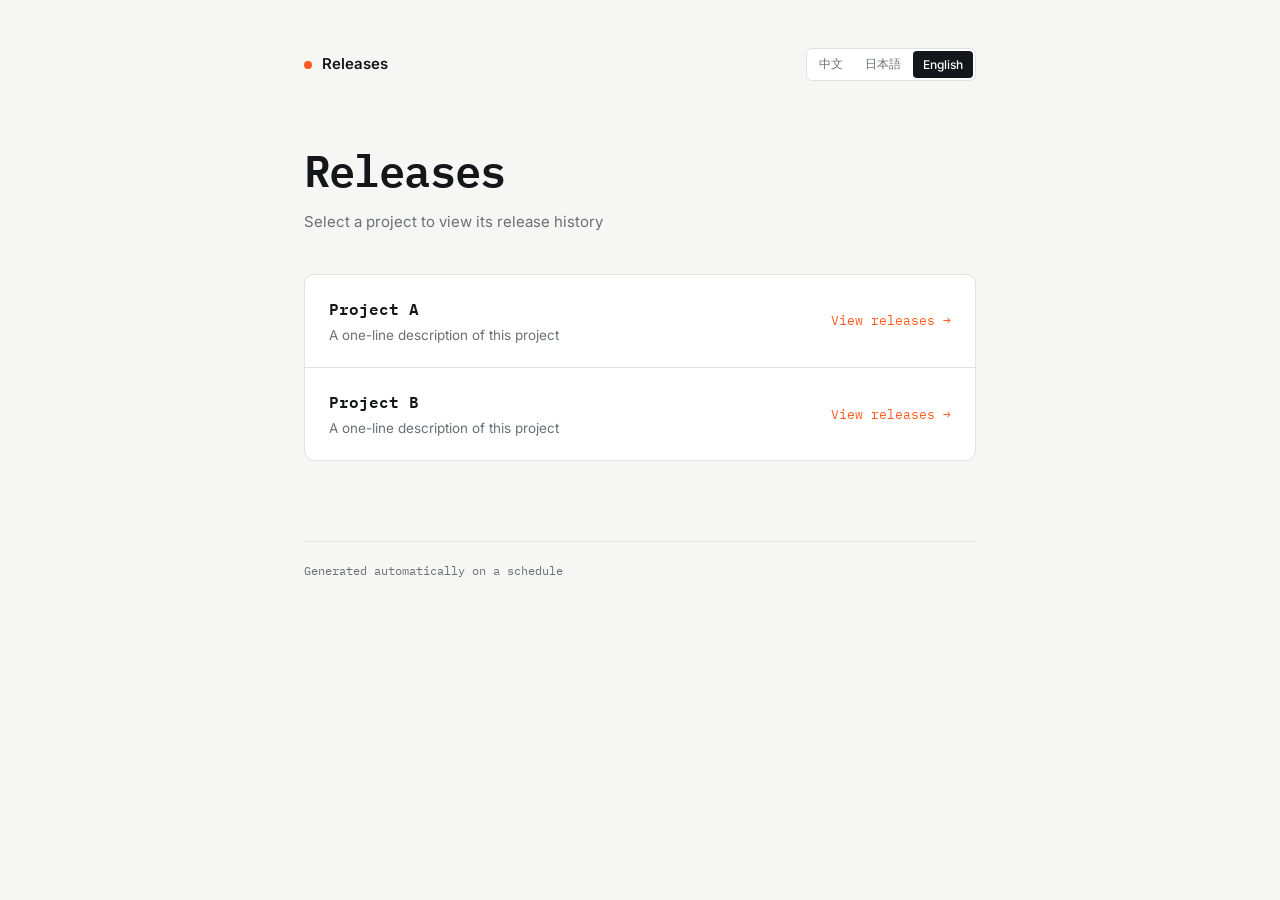
==== index.html @ 9326d9ed "initial commit: release site" ====
<!DOCTYPE html>
<html lang="zh-CN">
<head>
<meta charset="UTF-8">
<meta name="viewport" content="width=device-width, initial-scale=1.0">
<title>Releases</title>
<link rel="stylesheet" href="assets/style.css">
</head>
<body>

<div class="wrap">
  <header>
    <div class="brand"><span class="dot"></span><span data-i18n="site_title">项目发布</span></div>
    <div class="header-right">
      <div id="langSwitcher"></div>
    </div>
  </header>

  <h1 class="page-title" data-i18n="site_title">项目发布</h1>
  <p class="page-subtitle" data-i18n="site_subtitle">选择一个项目查看版本历史</p>

  <div class="project-list" id="projectList">
    <div class="state">...</div>
  </div>

  <footer>
    <span data-i18n="footer_note">由定时任务自动生成</span>
  </footer>
</div>

<script src="assets/i18n.js"></script>
<script>
async function renderProjectList() {
  const listEl = document.getElementById('projectList');
  try {
    const res = await fetch('config/projects.json');
    const projects = await res.json();
    listEl.innerHTML = projects.map(p => `
      <a class="project-card" href="release.html?project=${encodeURIComponent(p.key)}">
        <div>
          <p class="project-card-name">${tField(p.name)}</p>
          <p class="project-card-desc">${tField(p.description)}</p>
        </div>
        <span class="project-card-cta">${t('view_project_releases')}</span>
      </a>
    `).join('');
  } catch (err) {
    listEl.innerHTML = `<div class="state error">${t('load_error')}</div>`;
  }
}

function onLocaleChange() {
  renderProjectList();
}

(async () => {
  await initI18n();
  await renderProjectList();
})();
</script>

</body>
</html>
---- assets/style.css ----
@import url('https://fonts.googleapis.com/css2?family=IBM+Plex+Mono:wght@400;500;600&family=Inter:wght@400;500;600;700&display=swap');

:root{
  --bg: #F6F6F4;
  --panel: #FFFFFF;
  --text: #14161A;
  --muted: #6B7076;
  --border: #E2E3E0;
  --accent: #FF5A1F;
  --accent-soft: #FFF1EA;
  --mono: 'IBM Plex Mono', ui-monospace, monospace;
  --sans: 'Inter', -apple-system, sans-serif;
}

*{ box-sizing: border-box; }

body{
  margin:0;
  background: var(--bg);
  color: var(--text);
  font-family: var(--sans);
  line-height: 1.5;
}

.wrap{
  max-width: 720px;
  margin: 0 auto;
  padding: 48px 24px 96px;
}

/* header */
header{
  display:flex;
  align-items:center;
  justify-content:space-between;
  gap:16px;
  margin-bottom: 56px;
  flex-wrap: wrap;
}
.brand{
  display:flex;
  align-items:center;
  gap:10px;
  font-weight:600;
  font-size:15px;
}
.brand .dot{
  width:8px; height:8px; border-radius:50%;
  background: var(--accent);
  flex-shrink:0;
}
.header-right{
  display:flex;
  align-items:center;
  gap:10px;
}
header a.icon-link{
  color: var(--muted);
  text-decoration:none;
  font-size:13px;
  display:flex;
  align-items:center;
  gap:6px;
  border:1px solid var(--border);
  padding:6px 12px;
  border-radius:6px;
  transition: border-color .15s ease, color .15s ease;
}
header a.icon-link:hover{ border-color: var(--text); color: var(--text); }

/* language switcher */
#langSwitcher{
  display:flex;
  gap:2px;
  border:1px solid var(--border);
  border-radius:6px;
  padding:2px;
  background: var(--panel);
}
.lang-btn{
  font-family: var(--sans);
  font-size:12px;
  font-weight:500;
  border:none;
  background:transparent;
  color: var(--muted);
  padding:5px 10px;
  border-radius:4px;
  cursor:pointer;
  transition: background .15s ease, color .15s ease;
}
.lang-btn:hover{ color: var(--text); }
.lang-btn.active{ background: var(--text); color:#fff; }

/* eyebrow / section labels */
.eyebrow{
  font-family: var(--mono);
  font-size:12px;
  letter-spacing:.08em;
  text-transform:uppercase;
  color: var(--accent);
  margin: 0 0 12px;
  display:flex; align-items:center; gap:8px;
}
.eyebrow::before{
  content:'';
  width:6px; height:6px;
  background: var(--accent);
  border-radius:50%;
  display:inline-block;
}
.section-label{
  font-family: var(--mono);
  font-size:12px;
  letter-spacing:.08em;
  text-transform:uppercase;
  color: var(--muted);
  margin: 64px 0 24px;
}

/* project menu (index.html) */
.page-title{
  font-family: var(--mono);
  font-weight:600;
  font-size: clamp(32px, 6vw, 44px);
  letter-spacing:-.02em;
  margin: 0 0 8px;
}
.page-subtitle{
  font-size:15px;
  color: var(--muted);
  margin: 0 0 40px;
}
.project-list{
  display:flex;
  flex-direction:column;
  gap:1px;
  background: var(--border);
  border:1px solid var(--border);
  border-radius:10px;
  overflow:hidden;
}
.project-card{
  background: var(--panel);
  padding:22px 24px;
  text-decoration:none;
  color: var(--text);
  display:flex;
  align-items:center;
  justify-content:space-between;
  gap:16px;
  transition: background .15s ease;
}
.project-card:hover{ background: var(--accent-soft); }
.project-card-name{
  font-family: var(--mono);
  font-weight:600;
  font-size:16px;
  margin: 0 0 4px;
}
.project-card-desc{
  font-size:13.5px;
  color: var(--muted);
  margin:0;
}
.project-card-cta{
  font-family: var(--mono);
  font-size:12.5px;
  color: var(--accent);
  white-space: nowrap;
  flex-shrink:0;
}

/* project tagline + gallery (release.html) */
.tagline{
  font-size:16px;
  color: var(--muted);
  margin: -8px 0 32px;
  max-width: 46ch;
}
.gallery-section{
  margin: 0 0 48px;
}
.gallery{
  display:flex;
  gap:14px;
  overflow-x:auto;
  overflow-y:hidden;
  padding-bottom:14px;
  margin: 0 -24px;
  padding-left:24px;
  padding-right:24px;
  scroll-snap-type: x proximity;
  -webkit-overflow-scrolling: touch;
}
.gallery::-webkit-scrollbar{ height:6px; }
.gallery::-webkit-scrollbar-thumb{ background: var(--border); border-radius:3px; }
.gallery::-webkit-scrollbar-track{ background:transparent; }
.gallery-item{
  flex: 0 0 auto;
  width: min(78vw, 340px);
  scroll-snap-align: start;
}
.gallery-item img{
  width:100%;
  aspect-ratio: 8 / 5;
  object-fit: cover;
  display:block;
  border-radius:10px;
  border:1px solid var(--border);
  background: var(--panel);
}
.gallery-caption{
  font-family: var(--mono);
  font-size:12px;
  color: var(--muted);
  margin: 8px 2px 0;
}

/* hero (release.html) */
.hero-version{
  font-family: var(--mono);
  font-weight:600;
  font-size: clamp(40px, 8vw, 64px);
  letter-spacing:-.02em;
  margin: 0 0 8px;
}
.hero-title{
  font-size:17px;
  color: var(--muted);
  margin: 0 0 24px;
}
.hero-meta{
  font-family: var(--mono);
  font-size:13px;
  color: var(--muted);
  margin-bottom:28px;
}
.btn-row{ display:flex; gap:10px; flex-wrap:wrap; margin-bottom: 20px;}
.btn{
  font-family: var(--sans);
  font-weight:600;
  font-size:14px;
  padding:11px 18px;
  border-radius:8px;
  text-decoration:none;
  display:inline-flex;
  align-items:center;
  gap:8px;
  border:1px solid transparent;
  transition: transform .12s ease, opacity .12s ease;
}
.btn:active{ transform: scale(0.98); }
.btn-primary{ background: var(--accent); color:#fff; }
.btn-primary:hover{ opacity:.92; }
.btn-ghost{ background: var(--panel); color: var(--text); border-color: var(--border); }
.btn-ghost:hover{ border-color: var(--text); }

.assets{
  font-family: var(--mono);
  font-size:12.5px;
  color: var(--muted);
}
.assets a{ color: var(--muted); }
.assets a:hover{ color: var(--text); }

.body-md{
  margin-top: 28px;
  padding-top: 24px;
  border-top: 1px solid var(--border);
  font-size:14.5px;
  color: #33363D;
  white-space: pre-wrap;
  word-break: break-word;
}

/* timeline */
.timeline{
  position:relative;
  padding-left: 24px;
}
.timeline::before{
  content:'';
  position:absolute;
  left:5px; top:6px; bottom:6px;
  width:1px;
  background: var(--border);
}
.tl-item{
  position:relative;
  padding-bottom: 28px;
}
.tl-item:last-child{ padding-bottom:0; }
.tl-item::before{
  content:'';
  position:absolute;
  left:-24px; top:6px;
  width:9px; height:9px;
  border-radius:50%;
  background: var(--bg);
  border:1px solid var(--muted);
}
.tl-row{
  display:flex;
  align-items:baseline;
  gap:12px;
  flex-wrap:wrap;
  cursor:pointer;
}
.tl-tag{
  font-family: var(--mono);
  font-weight:600;
  font-size:15px;
}
.tl-date{
  font-family: var(--mono);
  font-size:12px;
  color: var(--muted);
}
.tl-title{
  font-size:13.5px;
  color: var(--muted);
  flex-basis:100%;
}
.tl-toggle{
  margin-left:auto;
  font-family: var(--mono);
  font-size:12px;
  color: var(--muted);
}
.tl-body{
  display:none;
  margin-top:12px;
  font-size:13.5px;
  color: #33363D;
  white-space: pre-wrap;
  word-break: break-word;
}
.tl-body.open{ display:block; }
.tl-assets{
  margin-top:10px;
  font-family: var(--mono);
  font-size:12px;
}
.tl-assets a{ color: var(--accent); text-decoration:none; }
.tl-assets a:hover{ text-decoration:underline; }

/* states */
.state{
  font-family: var(--mono);
  color: var(--muted);
  font-size:14px;
  padding: 40px 0;
}
.state.error{ color: var(--accent); }

footer{
  margin-top:80px;
  padding-top:20px;
  border-top:1px solid var(--border);
  font-family: var(--mono);
  font-size:12px;
  color: var(--muted);
  display:flex;
  justify-content:space-between;
  flex-wrap:wrap;
  gap:8px;
}
footer a{ color: var(--muted); }

@media (prefers-reduced-motion: reduce){
  .btn{ transition:none; }
}
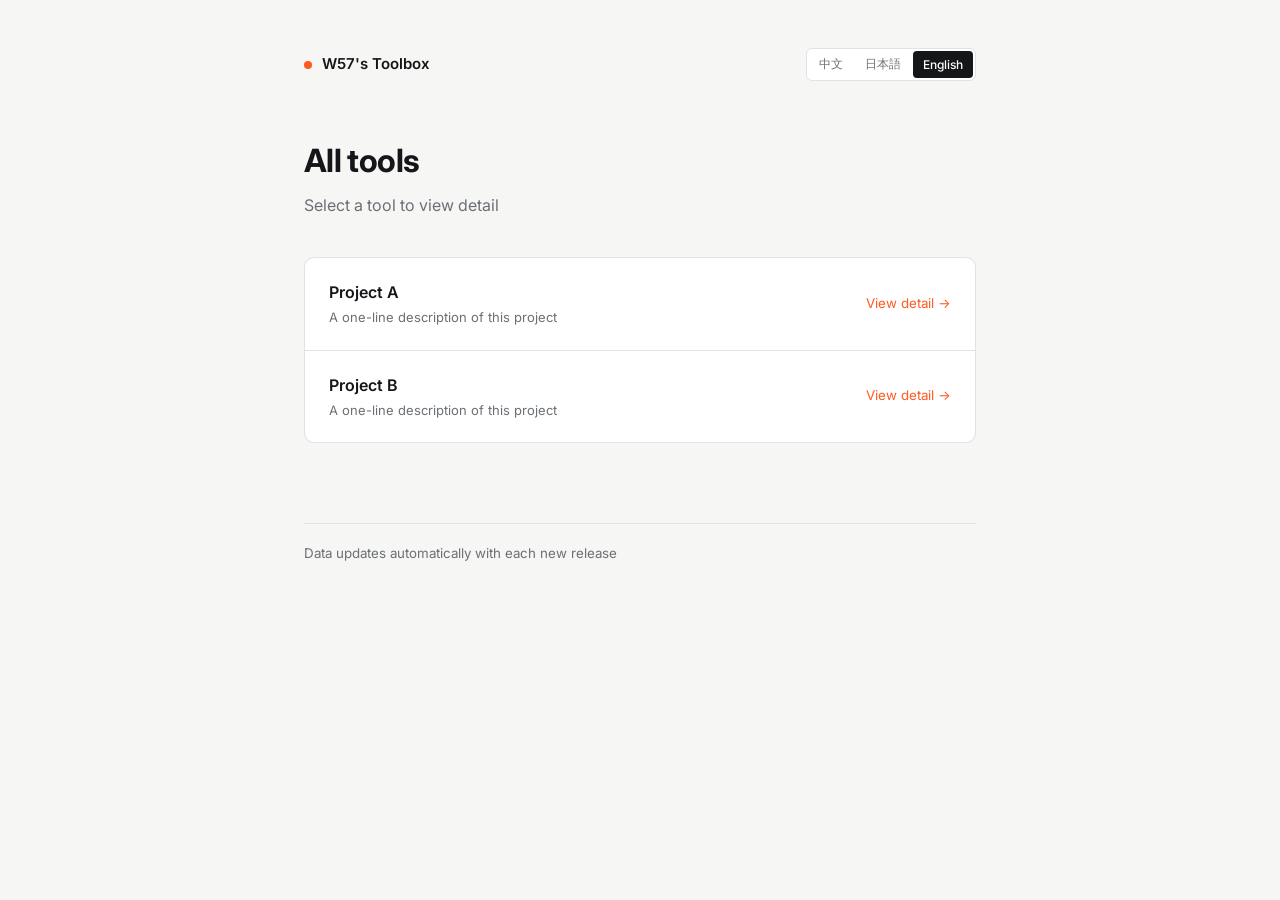
==== commit 5544275b: "modify some strings" ====
--- a/index.html
+++ b/index.html
@@ -10,14 +10,14 @@
 
 <div class="wrap">
   <header>
-    <div class="brand"><span class="dot"></span><span data-i18n="site_title">项目发布</span></div>
+    <div class="brand"><span class="dot"></span><span data-i18n="site_title">W57的项目小屋</span></div>
     <div class="header-right">
       <div id="langSwitcher"></div>
     </div>
   </header>
 
-  <h1 class="page-title" data-i18n="site_title">项目发布</h1>
-  <p class="page-subtitle" data-i18n="site_subtitle">选择一个项目查看版本历史</p>
+  <h1 class="page-title" data-i18n="projects_page_title">项目发布</h1>
+  <p class="page-subtitle" data-i18n="projects_page_subtitle">选择一个项目查看版本历史</p>
 
   <div class="project-list" id="projectList">
     <div class="state">...</div>
@@ -41,7 +41,7 @@
           <p class="project-card-name">${tField(p.name)}</p>
           <p class="project-card-desc">${tField(p.description)}</p>
         </div>
-        <span class="project-card-cta">${t('view_project_releases')}</span>
+        <span class="project-card-cta">${t('view_detail')}</span>
       </a>
     `).join('');
   } catch (err) {
--- a/assets/style.css
+++ b/assets/style.css
@@ -1,6 +1,6 @@
 @import url('https://fonts.googleapis.com/css2?family=IBM+Plex+Mono:wght@400;500;600&family=Inter:wght@400;500;600;700&display=swap');
 
-:root{
+:root {
   --bg: #F6F6F4;
   --panel: #FFFFFF;
   --text: #14161A;
@@ -12,362 +12,475 @@
   --sans: 'Inter', -apple-system, sans-serif;
 }
 
-*{ box-sizing: border-box; }
-
-body{
-  margin:0;
+* {
+  box-sizing: border-box;
+}
+
+body {
+  margin: 0;
   background: var(--bg);
   color: var(--text);
   font-family: var(--sans);
   line-height: 1.5;
 }
 
-.wrap{
+.wrap {
   max-width: 720px;
   margin: 0 auto;
   padding: 48px 24px 96px;
 }
 
 /* header */
-header{
-  display:flex;
-  align-items:center;
-  justify-content:space-between;
-  gap:16px;
+header {
+  display: flex;
+  align-items: center;
+  justify-content: space-between;
+  gap: 16px;
   margin-bottom: 56px;
   flex-wrap: wrap;
 }
-.brand{
-  display:flex;
-  align-items:center;
-  gap:10px;
-  font-weight:600;
-  font-size:15px;
-}
-.brand .dot{
-  width:8px; height:8px; border-radius:50%;
+
+.brand {
+  display: flex;
+  align-items: center;
+  gap: 10px;
+  font-weight: 600;
+  font-size: 15px;
+}
+
+.brand .dot {
+  width: 8px;
+  height: 8px;
+  border-radius: 50%;
   background: var(--accent);
-  flex-shrink:0;
-}
-.header-right{
-  display:flex;
-  align-items:center;
-  gap:10px;
-}
-header a.icon-link{
-  color: var(--muted);
-  text-decoration:none;
-  font-size:13px;
-  display:flex;
-  align-items:center;
-  gap:6px;
-  border:1px solid var(--border);
-  padding:6px 12px;
-  border-radius:6px;
+  flex-shrink: 0;
+}
+
+.header-right {
+  display: flex;
+  align-items: center;
+  gap: 10px;
+}
+
+header a.icon-link {
+  color: var(--muted);
+  text-decoration: none;
+  font-size: 13px;
+  display: flex;
+  align-items: center;
+  gap: 6px;
+  border: 1px solid var(--border);
+  padding: 6px 12px;
+  border-radius: 6px;
   transition: border-color .15s ease, color .15s ease;
 }
-header a.icon-link:hover{ border-color: var(--text); color: var(--text); }
+
+header a.icon-link:hover {
+  border-color: var(--text);
+  color: var(--text);
+}
 
 /* language switcher */
-#langSwitcher{
-  display:flex;
-  gap:2px;
-  border:1px solid var(--border);
-  border-radius:6px;
-  padding:2px;
+#langSwitcher {
+  display: flex;
+  gap: 2px;
+  border: 1px solid var(--border);
+  border-radius: 6px;
+  padding: 2px;
   background: var(--panel);
 }
-.lang-btn{
+
+.lang-btn {
   font-family: var(--sans);
-  font-size:12px;
-  font-weight:500;
-  border:none;
-  background:transparent;
-  color: var(--muted);
-  padding:5px 10px;
-  border-radius:4px;
-  cursor:pointer;
+  font-size: 12px;
+  font-weight: 500;
+  border: none;
+  background: transparent;
+  color: var(--muted);
+  padding: 5px 10px;
+  border-radius: 4px;
+  cursor: pointer;
   transition: background .15s ease, color .15s ease;
 }
-.lang-btn:hover{ color: var(--text); }
-.lang-btn.active{ background: var(--text); color:#fff; }
+
+.lang-btn:hover {
+  color: var(--text);
+}
+
+.lang-btn.active {
+  background: var(--text);
+  color: #fff;
+}
 
 /* eyebrow / section labels */
-.eyebrow{
-  font-family: var(--mono);
-  font-size:12px;
-  letter-spacing:.08em;
-  text-transform:uppercase;
+.eyebrow {
+  /* font-family: var(--mono); */
+  font-size: small;
+  letter-spacing: .08em;
+  text-transform: uppercase;
   color: var(--accent);
   margin: 0 0 12px;
-  display:flex; align-items:center; gap:8px;
-}
-.eyebrow::before{
-  content:'';
-  width:6px; height:6px;
+  display: flex;
+  align-items: center;
+  gap: 8px;
+}
+
+.eyebrow::before {
+  content: '';
+  width: 6px;
+  height: 6px;
   background: var(--accent);
-  border-radius:50%;
-  display:inline-block;
-}
-.section-label{
-  font-family: var(--mono);
-  font-size:12px;
-  letter-spacing:.08em;
-  text-transform:uppercase;
+  border-radius: 50%;
+  display: inline-block;
+}
+
+.section-label {
+  /* font-family: var(--mono); */
+  font-size: small;
+  /* letter-spacing:.08em; */
+  text-transform: uppercase;
   color: var(--muted);
   margin: 64px 0 24px;
 }
 
 /* project menu (index.html) */
-.page-title{
-  font-family: var(--mono);
-  font-weight:600;
-  font-size: clamp(32px, 6vw, 44px);
-  letter-spacing:-.02em;
+.page-title {
+  /* font-family: var(--mono); */
+  /* font-weight:600; */
+  /* font-size: clamp(32px, 6vw, 44px); */
+  font-size: xx-large;
+  letter-spacing: -.02em;
   margin: 0 0 8px;
 }
-.page-subtitle{
-  font-size:15px;
+
+.page-subtitle {
+  font-size: medium;
   color: var(--muted);
   margin: 0 0 40px;
 }
-.project-list{
-  display:flex;
-  flex-direction:column;
-  gap:1px;
+
+.project-list {
+  display: flex;
+  flex-direction: column;
+  gap: 1px;
   background: var(--border);
-  border:1px solid var(--border);
-  border-radius:10px;
-  overflow:hidden;
-}
-.project-card{
+  border: 1px solid var(--border);
+  border-radius: 10px;
+  overflow: hidden;
+}
+
+.project-card {
   background: var(--panel);
-  padding:22px 24px;
-  text-decoration:none;
-  color: var(--text);
-  display:flex;
-  align-items:center;
-  justify-content:space-between;
-  gap:16px;
+  padding: 22px 24px;
+  text-decoration: none;
+  color: var(--text);
+  display: flex;
+  align-items: center;
+  justify-content: space-between;
+  gap: 16px;
   transition: background .15s ease;
 }
-.project-card:hover{ background: var(--accent-soft); }
-.project-card-name{
-  font-family: var(--mono);
-  font-weight:600;
-  font-size:16px;
+
+.project-card:hover {
+  background: var(--accent-soft);
+}
+
+.project-card-name {
+  font-weight: 600;
+  font-size: 16px;
   margin: 0 0 4px;
 }
-.project-card-desc{
-  font-size:13.5px;
-  color: var(--muted);
-  margin:0;
-}
-.project-card-cta{
-  font-family: var(--mono);
-  font-size:12.5px;
+
+.project-card-desc {
+  font-size: small;
+  color: var(--muted);
+  margin: 0;
+}
+
+.project-card-cta {
+  font-size: smaller;
   color: var(--accent);
   white-space: nowrap;
-  flex-shrink:0;
+  flex-shrink: 0;
 }
 
 /* project tagline + gallery (release.html) */
-.tagline{
-  font-size:16px;
+.tagline {
+  font-size: 16px;
   color: var(--muted);
   margin: -8px 0 32px;
   max-width: 46ch;
 }
-.gallery-section{
+
+.gallery-section {
   margin: 0 0 48px;
 }
-.gallery{
-  display:flex;
-  gap:14px;
-  overflow-x:auto;
-  overflow-y:hidden;
-  padding-bottom:14px;
+
+.gallery {
+  display: flex;
+  gap: 14px;
+  overflow-x: auto;
+  overflow-y: hidden;
+  padding-bottom: 14px;
   margin: 0 -24px;
-  padding-left:24px;
-  padding-right:24px;
+  padding-left: 24px;
+  padding-right: 24px;
   scroll-snap-type: x proximity;
   -webkit-overflow-scrolling: touch;
 }
-.gallery::-webkit-scrollbar{ height:6px; }
-.gallery::-webkit-scrollbar-thumb{ background: var(--border); border-radius:3px; }
-.gallery::-webkit-scrollbar-track{ background:transparent; }
-.gallery-item{
+
+.gallery::-webkit-scrollbar {
+  height: 6px;
+}
+
+.gallery::-webkit-scrollbar-thumb {
+  background: var(--border);
+  border-radius: 3px;
+}
+
+.gallery::-webkit-scrollbar-track {
+  background: transparent;
+}
+
+.gallery-item {
   flex: 0 0 auto;
   width: min(78vw, 340px);
   scroll-snap-align: start;
 }
-.gallery-item img{
-  width:100%;
+
+.gallery-item img {
+  width: 100%;
   aspect-ratio: 8 / 5;
   object-fit: cover;
-  display:block;
-  border-radius:10px;
-  border:1px solid var(--border);
+  display: block;
+  border-radius: 10px;
+  border: 1px solid var(--border);
   background: var(--panel);
 }
-.gallery-caption{
+
+.gallery-caption {
+  font-size: smaller;
+  color: var(--muted);
+  margin: 8px 2px 0;
+}
+
+/* hero (release.html) */
+.hero-version {
   font-family: var(--mono);
-  font-size:12px;
-  color: var(--muted);
-  margin: 8px 2px 0;
-}
-
-/* hero (release.html) */
-.hero-version{
+  font-size: xx-large;
+  letter-spacing: -.02em;
+  margin: 0 0 8px;
+}
+
+.hero-title {
+  font-size: 17px;
+  color: var(--muted);
+  margin: 0 0 24px;
+}
+
+.hero-meta {
+  font-size: small;
+  color: var(--muted);
+  margin-bottom: 28px;
+}
+
+.btn-row {
+  display: flex;
+  gap: 10px;
+  flex-wrap: wrap;
+  margin-bottom: 20px;
+}
+
+.btn {
+  font-family: var(--sans);
+  font-weight: 600;
+  font-size: 14px;
+  padding: 11px 18px;
+  border-radius: 8px;
+  text-decoration: none;
+  display: inline-flex;
+  align-items: center;
+  gap: 8px;
+  border: 1px solid transparent;
+  transition: transform .12s ease, opacity .12s ease;
+}
+
+.btn:active {
+  transform: scale(0.98);
+}
+
+.btn-primary {
+  background: var(--accent);
+  color: #fff;
+}
+
+.btn-primary:hover {
+  opacity: .92;
+}
+
+.btn-ghost {
+  background: var(--panel);
+  color: var(--text);
+  border-color: var(--border);
+}
+
+.btn-ghost:hover {
+  border-color: var(--text);
+}
+
+.assets {
   font-family: var(--mono);
-  font-weight:600;
-  font-size: clamp(40px, 8vw, 64px);
-  letter-spacing:-.02em;
-  margin: 0 0 8px;
-}
-.hero-title{
-  font-size:17px;
-  color: var(--muted);
-  margin: 0 0 24px;
-}
-.hero-meta{
-  font-family: var(--mono);
-  font-size:13px;
-  color: var(--muted);
-  margin-bottom:28px;
-}
-.btn-row{ display:flex; gap:10px; flex-wrap:wrap; margin-bottom: 20px;}
-.btn{
-  font-family: var(--sans);
-  font-weight:600;
-  font-size:14px;
-  padding:11px 18px;
-  border-radius:8px;
-  text-decoration:none;
-  display:inline-flex;
-  align-items:center;
-  gap:8px;
-  border:1px solid transparent;
-  transition: transform .12s ease, opacity .12s ease;
-}
-.btn:active{ transform: scale(0.98); }
-.btn-primary{ background: var(--accent); color:#fff; }
-.btn-primary:hover{ opacity:.92; }
-.btn-ghost{ background: var(--panel); color: var(--text); border-color: var(--border); }
-.btn-ghost:hover{ border-color: var(--text); }
-
-.assets{
-  font-family: var(--mono);
-  font-size:12.5px;
-  color: var(--muted);
-}
-.assets a{ color: var(--muted); }
-.assets a:hover{ color: var(--text); }
-
-.body-md{
+  font-size: 12.5px;
+  color: var(--muted);
+}
+
+.assets a {
+  color: var(--muted);
+}
+
+.assets a:hover {
+  color: var(--text);
+}
+
+.body-md {
   margin-top: 28px;
   padding-top: 24px;
   border-top: 1px solid var(--border);
-  font-size:14.5px;
+  font-size: 14.5px;
   color: #33363D;
   white-space: pre-wrap;
   word-break: break-word;
 }
 
 /* timeline */
-.timeline{
-  position:relative;
+.timeline {
+  position: relative;
   padding-left: 24px;
 }
-.timeline::before{
-  content:'';
-  position:absolute;
-  left:5px; top:6px; bottom:6px;
-  width:1px;
+
+.timeline::before {
+  content: '';
+  position: absolute;
+  left: 5px;
+  top: 6px;
+  bottom: 6px;
+  width: 1px;
   background: var(--border);
 }
-.tl-item{
-  position:relative;
+
+.tl-item {
+  position: relative;
   padding-bottom: 28px;
 }
-.tl-item:last-child{ padding-bottom:0; }
-.tl-item::before{
-  content:'';
-  position:absolute;
-  left:-24px; top:6px;
-  width:9px; height:9px;
-  border-radius:50%;
+
+.tl-item:last-child {
+  padding-bottom: 0;
+}
+
+.tl-item::before {
+  content: '';
+  position: absolute;
+  left: -24px;
+  top: 6px;
+  width: 9px;
+  height: 9px;
+  border-radius: 50%;
   background: var(--bg);
-  border:1px solid var(--muted);
-}
-.tl-row{
-  display:flex;
-  align-items:baseline;
-  gap:12px;
-  flex-wrap:wrap;
-  cursor:pointer;
-}
-.tl-tag{
+  border: 1px solid var(--muted);
+}
+
+.tl-row {
+  display: flex;
+  align-items: baseline;
+  gap: 12px;
+  flex-wrap: wrap;
+  cursor: pointer;
+}
+
+.tl-tag {
   font-family: var(--mono);
-  font-weight:600;
-  font-size:15px;
-}
-.tl-date{
+  font-weight: 600;
+  font-size: 15px;
+}
+
+.tl-date {
   font-family: var(--mono);
-  font-size:12px;
-  color: var(--muted);
-}
-.tl-title{
-  font-size:13.5px;
-  color: var(--muted);
-  flex-basis:100%;
-}
-.tl-toggle{
-  margin-left:auto;
-  font-family: var(--mono);
-  font-size:12px;
-  color: var(--muted);
-}
-.tl-body{
-  display:none;
-  margin-top:12px;
-  font-size:13.5px;
+  font-size: 12px;
+  color: var(--muted);
+}
+
+.tl-title {
+  font-size: 13.5px;
+  color: var(--muted);
+  flex-basis: 100%;
+}
+
+.tl-toggle {
+  margin-left: auto;
+  font-size: 12px;
+  color: var(--muted);
+}
+
+.tl-body {
+  display: none;
+  margin-top: 12px;
+  font-size: 13.5px;
   color: #33363D;
   white-space: pre-wrap;
   word-break: break-word;
 }
-.tl-body.open{ display:block; }
-.tl-assets{
-  margin-top:10px;
+
+.tl-body.open {
+  display: block;
+}
+
+.tl-assets {
+  margin-top: 10px;
+  font-size: 12px;
+}
+
+.tl-assets a {
+  color: var(--accent);
+  text-decoration: none;
+}
+
+.tl-assets a:hover {
+  text-decoration: underline;
+}
+
+/* states */
+.state {
+  color: var(--muted);
+  font-size: medium;
+  padding: 40px 0;
+}
+
+.state.error {
+  color: var(--accent);
+}
+
+footer {
+  margin-top: 80px;
+  padding-top: 20px;
+  border-top: 1px solid var(--border);
+  font-size: smaller;
+  color: var(--muted);
+  display: flex;
+  justify-content: space-between;
+  flex-wrap: wrap;
+  gap: 8px;
+}
+
+footer a {
+  color: var(--muted);
+}
+
+.mono-txt {
   font-family: var(--mono);
-  font-size:12px;
-}
-.tl-assets a{ color: var(--accent); text-decoration:none; }
-.tl-assets a:hover{ text-decoration:underline; }
-
-/* states */
-.state{
-  font-family: var(--mono);
-  color: var(--muted);
-  font-size:14px;
-  padding: 40px 0;
-}
-.state.error{ color: var(--accent); }
-
-footer{
-  margin-top:80px;
-  padding-top:20px;
-  border-top:1px solid var(--border);
-  font-family: var(--mono);
-  font-size:12px;
-  color: var(--muted);
-  display:flex;
-  justify-content:space-between;
-  flex-wrap:wrap;
-  gap:8px;
-}
-footer a{ color: var(--muted); }
-
-@media (prefers-reduced-motion: reduce){
-  .btn{ transition:none; }
-}
+}
+
+@media (prefers-reduced-motion: reduce) {
+  .btn {
+    transition: none;
+  }
+}
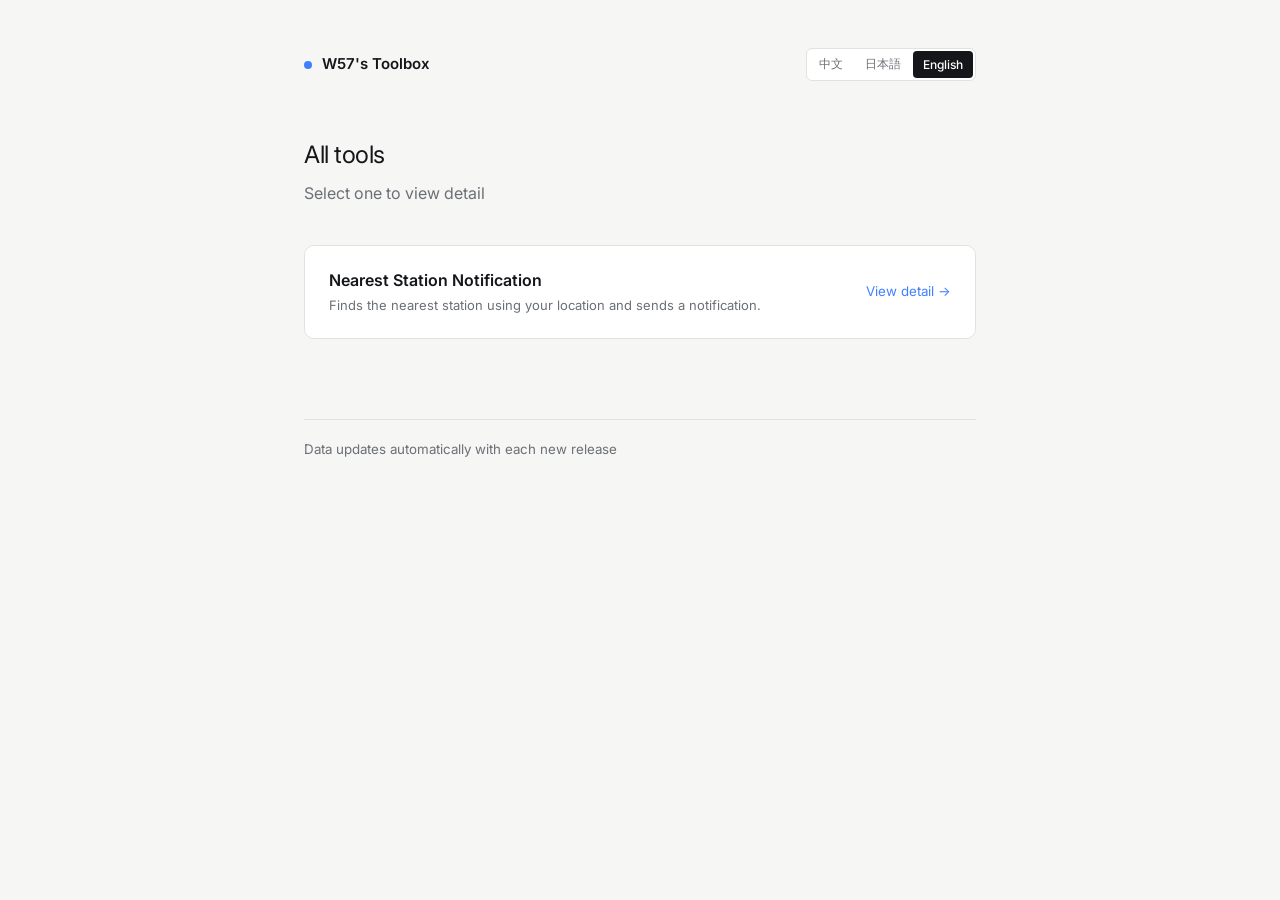
==== commit c3765da0: "modify project config and key" ====
--- a/index.html
+++ b/index.html
@@ -3,28 +3,30 @@
 <head>
 <meta charset="UTF-8">
 <meta name="viewport" content="width=device-width, initial-scale=1.0">
-<title>Releases</title>
+<title>W57's Toolbox</title>
 <link rel="stylesheet" href="assets/style.css">
 </head>
 <body>
 
 <div class="wrap">
   <header>
-    <div class="brand"><span class="dot"></span><span data-i18n="site_title">W57的项目小屋</span></div>
+    <div class="brand"><span class="dot"></span><span data-i18n="site_title" /></div>
     <div class="header-right">
       <div id="langSwitcher"></div>
     </div>
   </header>
 
-  <h1 class="page-title" data-i18n="projects_page_title">项目发布</h1>
-  <p class="page-subtitle" data-i18n="projects_page_subtitle">选择一个项目查看版本历史</p>
+  <div>
+    <p class="page-title" data-i18n="projects_page_title" />
+    <p class="page-subtitle" data-i18n="projects_page_subtitle" />
+  </div>
 
   <div class="project-list" id="projectList">
-    <div class="state">...</div>
+    <div class="state"></div>
   </div>
 
   <footer>
-    <span data-i18n="footer_note">由定时任务自动生成</span>
+    <span data-i18n="footer_note" />
   </footer>
 </div>
 
--- a/assets/style.css
+++ b/assets/style.css
@@ -6,8 +6,8 @@
   --text: #14161A;
   --muted: #6B7076;
   --border: #E2E3E0;
-  --accent: #FF5A1F;
-  --accent-soft: #FFF1EA;
+  --accent: #4080FF;
+  --accent-soft: #DCECFF;
   --mono: 'IBM Plex Mono', ui-monospace, monospace;
   --sans: 'Inter', -apple-system, sans-serif;
 }
@@ -62,11 +62,11 @@
   gap: 10px;
 }
 
-header a.icon-link {
-  color: var(--muted);
+a.icon-link {
+  color: var(--accent);
   text-decoration: none;
-  font-size: 13px;
-  display: flex;
+  font-size: small;
+  display: inline-flex;
   align-items: center;
   gap: 6px;
   border: 1px solid var(--border);
@@ -75,9 +75,8 @@
   transition: border-color .15s ease, color .15s ease;
 }
 
-header a.icon-link:hover {
-  border-color: var(--text);
-  color: var(--text);
+a.icon-link:hover {
+  background: var(--accent-soft);
 }
 
 /* language switcher */
@@ -145,10 +144,7 @@
 
 /* project menu (index.html) */
 .page-title {
-  /* font-family: var(--mono); */
-  /* font-weight:600; */
-  /* font-size: clamp(32px, 6vw, 44px); */
-  font-size: xx-large;
+  font-size: x-large;
   letter-spacing: -.02em;
   margin: 0 0 8px;
 }
@@ -205,11 +201,16 @@
 }
 
 /* project tagline + gallery (release.html) */
-.tagline {
-  font-size: 16px;
-  color: var(--muted);
-  margin: -8px 0 32px;
-  max-width: 46ch;
+.tagline-title {
+  font-size: x-large;
+  letter-spacing: -.02em;
+  margin: 0 0 8px;
+}
+
+.tagline-subtitle {
+  font-size: medium;
+  color: var(--muted);
+  margin: 0 0 40px;
 }
 
 .gallery-section {
@@ -424,8 +425,7 @@
 .tl-body {
   display: none;
   margin-top: 12px;
-  font-size: 13.5px;
-  color: #33363D;
+  font-size: smaller;
   white-space: pre-wrap;
   word-break: break-word;
 }
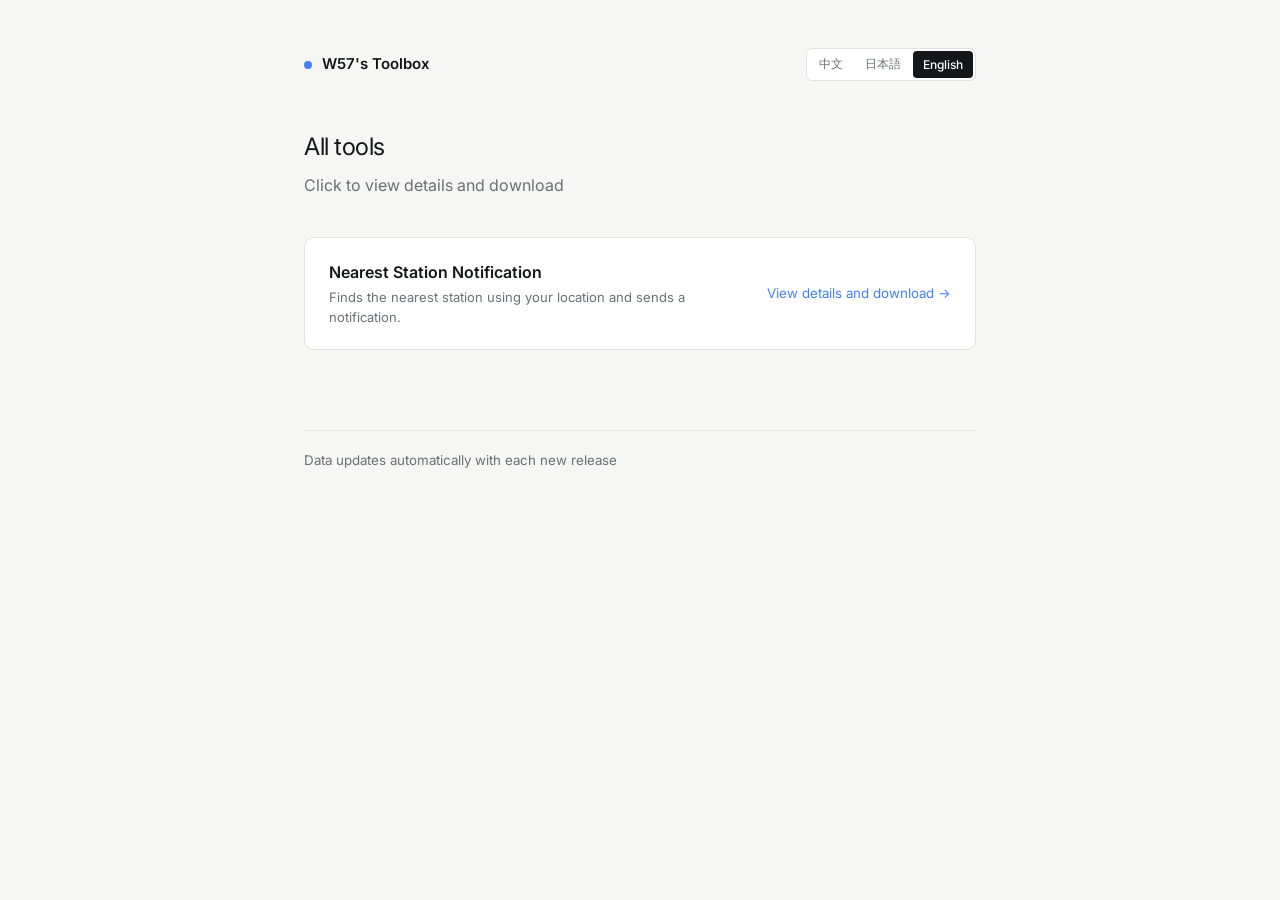
==== commit cf9cf100: "modify some translations" ====
--- a/index.html
+++ b/index.html
@@ -1,43 +1,45 @@
 <!DOCTYPE html>
 <html lang="zh-CN">
+
 <head>
-<meta charset="UTF-8">
-<meta name="viewport" content="width=device-width, initial-scale=1.0">
-<title>W57's Toolbox</title>
-<link rel="stylesheet" href="assets/style.css">
+  <meta charset="UTF-8">
+  <meta name="viewport" content="width=device-width, initial-scale=1.0">
+  <title>W57's Toolbox</title>
+  <link rel="stylesheet" href="assets/style.css">
 </head>
+
 <body>
 
-<div class="wrap">
-  <header>
-    <div class="brand"><span class="dot"></span><span data-i18n="site_title" /></div>
-    <div class="header-right">
-      <div id="langSwitcher"></div>
+  <div class="wrap">
+    <header>
+      <div class="brand"><span class="dot"></span><span data-i18n="site_title" /></div>
+      <div class="header-right">
+        <div id="langSwitcher"></div>
+      </div>
+    </header>
+
+    <div>
+      <p class="page-title" data-i18n="projects_page_title" />
+      <p class="page-subtitle" data-i18n="projects_page_subtitle" />
     </div>
-  </header>
 
-  <div>
-    <p class="page-title" data-i18n="projects_page_title" />
-    <p class="page-subtitle" data-i18n="projects_page_subtitle" />
+    <div class="project-list" id="projectList">
+      <div class="state"></div>
+    </div>
+
+    <footer>
+      <span data-i18n="footer_note" />
+    </footer>
   </div>
 
-  <div class="project-list" id="projectList">
-    <div class="state"></div>
-  </div>
-
-  <footer>
-    <span data-i18n="footer_note" />
-  </footer>
-</div>
-
-<script src="assets/i18n.js"></script>
-<script>
-async function renderProjectList() {
-  const listEl = document.getElementById('projectList');
-  try {
-    const res = await fetch('config/projects.json');
-    const projects = await res.json();
-    listEl.innerHTML = projects.map(p => `
+  <script src="assets/i18n.js"></script>
+  <script>
+    async function renderProjectList() {
+      const listEl = document.getElementById('projectList');
+      try {
+        const res = await fetch('config/projects.json');
+        const projects = await res.json();
+        listEl.innerHTML = projects.map(p => `
       <a class="project-card" href="release.html?project=${encodeURIComponent(p.key)}">
         <div>
           <p class="project-card-name">${tField(p.name)}</p>
@@ -46,20 +48,21 @@
         <span class="project-card-cta">${t('view_detail')}</span>
       </a>
     `).join('');
-  } catch (err) {
-    listEl.innerHTML = `<div class="state error">${t('load_error')}</div>`;
-  }
-}
+      } catch (err) {
+        listEl.innerHTML = `<div class="state error">${t('load_error')}</div>`;
+      }
+    }
 
-function onLocaleChange() {
-  renderProjectList();
-}
+    function onLocaleChange() {
+      renderProjectList();
+    }
 
-(async () => {
-  await initI18n();
-  await renderProjectList();
-})();
-</script>
+    (async () => {
+      await initI18n();
+      await renderProjectList();
+    })();
+  </script>
 
 </body>
-</html>
+
+</html>
--- a/assets/style.css
+++ b/assets/style.css
@@ -36,7 +36,7 @@
   align-items: center;
   justify-content: space-between;
   gap: 16px;
-  margin-bottom: 56px;
+  margin-bottom: 48px;
   flex-wrap: wrap;
 }
 
@@ -62,7 +62,8 @@
   gap: 10px;
 }
 
-a.icon-link {
+.icon-link {
+  background: var(--panel);
   color: var(--accent);
   text-decoration: none;
   font-size: small;
@@ -75,7 +76,7 @@
   transition: border-color .15s ease, color .15s ease;
 }
 
-a.icon-link:hover {
+.icon-link:hover {
   background: var(--accent-soft);
 }
 
@@ -321,12 +322,13 @@
 
 .btn-ghost {
   background: var(--panel);
-  color: var(--text);
+  color: var(--accent);
+  transition: border-color .15s ease, color .15s ease;
   border-color: var(--border);
 }
 
 .btn-ghost:hover {
-  border-color: var(--text);
+  background: var(--accent-soft);
 }
 
 .assets {
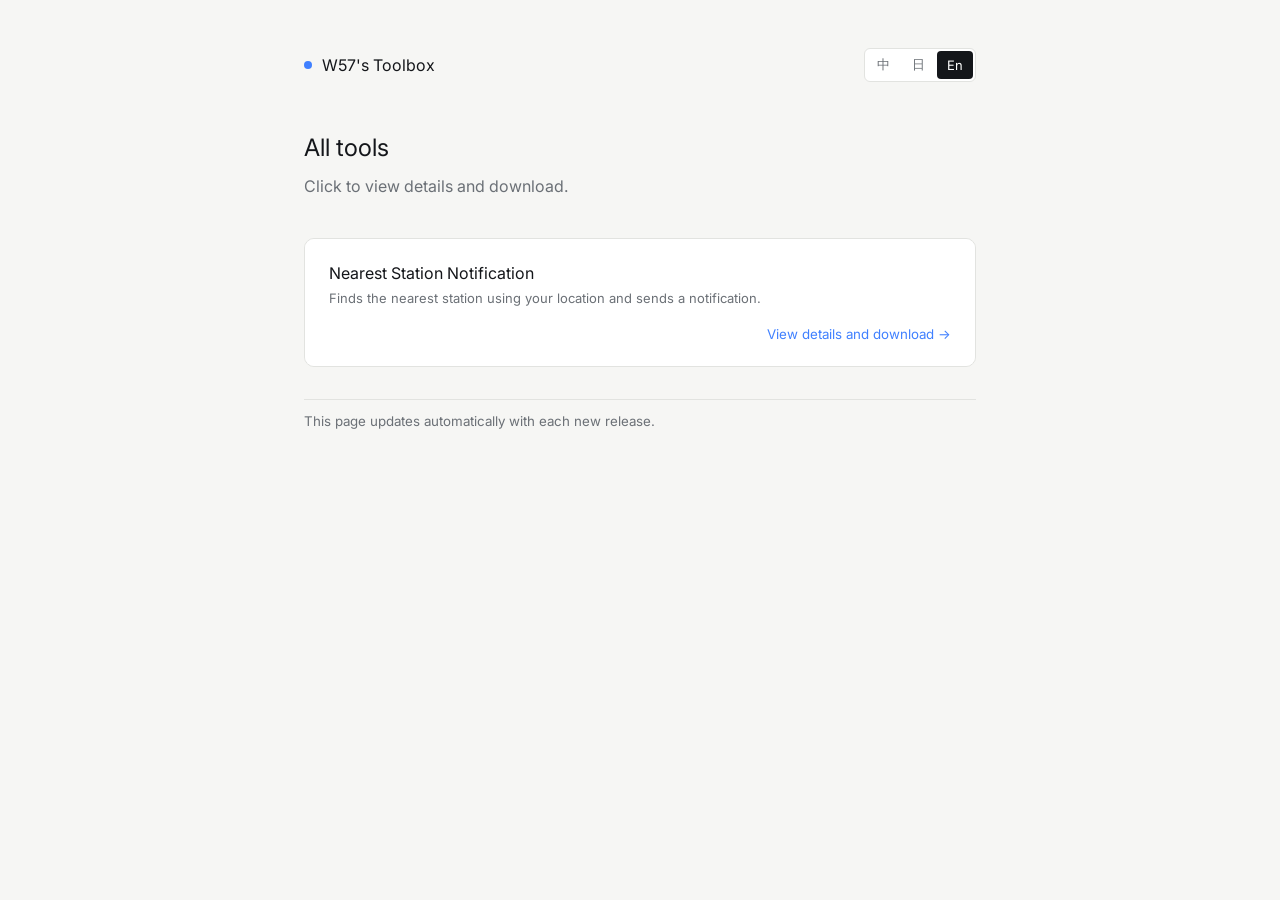
==== commit 806e9385: "modify some html tags and delete unused css, modify fetch mjs to sort release files" ====
--- a/index.html
+++ b/index.html
@@ -12,15 +12,15 @@
 
   <div class="wrap">
     <header>
-      <div class="brand"><span class="dot"></span><span data-i18n="site_title" /></div>
+      <div class="brand"><span class="dot"></span><span data-i18n="site_title"></span></div>
       <div class="header-right">
         <div id="langSwitcher"></div>
       </div>
     </header>
 
     <div>
-      <p class="page-title" data-i18n="projects_page_title" />
-      <p class="page-subtitle" data-i18n="projects_page_subtitle" />
+      <p class="page-title" data-i18n="projects_page_title"></p>
+      <p class="page-subtitle" data-i18n="projects_page_subtitle"></p>
     </div>
 
     <div class="project-list" id="projectList">
@@ -28,7 +28,7 @@
     </div>
 
     <footer>
-      <span data-i18n="footer_note" />
+      <span data-i18n="footer_note"></span>
     </footer>
   </div>
 
--- a/assets/style.css
+++ b/assets/style.css
@@ -1,4 +1,4 @@
-@import url('https://fonts.googleapis.com/css2?family=IBM+Plex+Mono:wght@400;500;600&family=Inter:wght@400;500;600;700&display=swap');
+@import url('https://fonts.googleapis.com/css2?family=IBM+Plex+Mono&family=Inter&display=swap');
 
 :root {
   --bg: #F6F6F4;
@@ -44,8 +44,7 @@
   display: flex;
   align-items: center;
   gap: 10px;
-  font-weight: 600;
-  font-size: 15px;
+  font-size: medium;
 }
 
 .brand .dot {
@@ -92,8 +91,7 @@
 
 .lang-btn {
   font-family: var(--sans);
-  font-size: 12px;
-  font-weight: 500;
+  font-size: small;
   border: none;
   background: transparent;
   color: var(--muted);
@@ -114,9 +112,7 @@
 
 /* eyebrow / section labels */
 .eyebrow {
-  /* font-family: var(--mono); */
-  font-size: small;
-  letter-spacing: .08em;
+  font-size: small;
   text-transform: uppercase;
   color: var(--accent);
   margin: 0 0 12px;
@@ -127,26 +123,40 @@
 
 .eyebrow::before {
   content: '';
-  width: 6px;
-  height: 6px;
+  width: 8px;
+  height: 8px;
   background: var(--accent);
   border-radius: 50%;
   display: inline-block;
 }
 
 .section-label {
-  /* font-family: var(--mono); */
-  font-size: small;
-  /* letter-spacing:.08em; */
+  font-size: small;
   text-transform: uppercase;
   color: var(--muted);
-  margin: 64px 0 24px;
+  margin: 64px 0 12px;
+}
+
+.previous-releases-label {
+  cursor: pointer;
+  margin: 24px 0 16px;
+  display: flex;
+  align-items: center;
+  gap: 8px;
+}
+
+.previous-releases-label::before {
+  content: '';
+  width: 8px;
+  height: 8px;
+  background: var(--muted);
+  border-radius: 50%;
+  display: inline-block;
 }
 
 /* project menu (index.html) */
 .page-title {
   font-size: x-large;
-  letter-spacing: -.02em;
   margin: 0 0 8px;
 }
 
@@ -172,18 +182,22 @@
   text-decoration: none;
   color: var(--text);
   display: flex;
+  flex-wrap: wrap;
   align-items: center;
   justify-content: space-between;
   gap: 16px;
   transition: background .15s ease;
 }
 
+.project-card > div {
+  flex: 0 0 100%;
+}
+
 .project-card:hover {
   background: var(--accent-soft);
 }
 
 .project-card-name {
-  font-weight: 600;
   font-size: 16px;
   margin: 0 0 4px;
 }
@@ -199,23 +213,23 @@
   color: var(--accent);
   white-space: nowrap;
   flex-shrink: 0;
+  margin-left: auto;
 }
 
 /* project tagline + gallery (release.html) */
 .tagline-title {
   font-size: x-large;
-  letter-spacing: -.02em;
   margin: 0 0 8px;
 }
 
 .tagline-subtitle {
   font-size: medium;
   color: var(--muted);
-  margin: 0 0 40px;
+  margin: 0 0 24px;
 }
 
 .gallery-section {
-  margin: 0 0 48px;
+  margin: 0 0 24px;
 }
 
 .gallery {
@@ -224,9 +238,9 @@
   overflow-x: auto;
   overflow-y: hidden;
   padding-bottom: 14px;
-  margin: 0 -24px;
-  padding-left: 24px;
-  padding-right: 24px;
+  margin: 0;
+  padding-left: 0;
+  padding-right: 0;
   scroll-snap-type: x proximity;
   -webkit-overflow-scrolling: touch;
 }
@@ -246,14 +260,14 @@
 
 .gallery-item {
   flex: 0 0 auto;
-  width: min(78vw, 340px);
+  width: min(30vw, 180px);
   scroll-snap-align: start;
 }
 
 .gallery-item img {
   width: 100%;
-  aspect-ratio: 8 / 5;
-  object-fit: cover;
+  height: auto;
+  object-fit: contain;
   display: block;
   border-radius: 10px;
   border: 1px solid var(--border);
@@ -269,66 +283,14 @@
 /* hero (release.html) */
 .hero-version {
   font-family: var(--mono);
-  font-size: xx-large;
-  letter-spacing: -.02em;
+  font-size: x-large;
   margin: 0 0 8px;
 }
 
-.hero-title {
-  font-size: 17px;
-  color: var(--muted);
-  margin: 0 0 24px;
-}
-
 .hero-meta {
   font-size: small;
   color: var(--muted);
-  margin-bottom: 28px;
-}
-
-.btn-row {
-  display: flex;
-  gap: 10px;
-  flex-wrap: wrap;
-  margin-bottom: 20px;
-}
-
-.btn {
-  font-family: var(--sans);
-  font-weight: 600;
-  font-size: 14px;
-  padding: 11px 18px;
-  border-radius: 8px;
-  text-decoration: none;
-  display: inline-flex;
-  align-items: center;
-  gap: 8px;
-  border: 1px solid transparent;
-  transition: transform .12s ease, opacity .12s ease;
-}
-
-.btn:active {
-  transform: scale(0.98);
-}
-
-.btn-primary {
-  background: var(--accent);
-  color: #fff;
-}
-
-.btn-primary:hover {
-  opacity: .92;
-}
-
-.btn-ghost {
-  background: var(--panel);
-  color: var(--accent);
-  transition: border-color .15s ease, color .15s ease;
-  border-color: var(--border);
-}
-
-.btn-ghost:hover {
-  background: var(--accent-soft);
+  margin-bottom: 12px;
 }
 
 .assets {
@@ -345,14 +307,11 @@
   color: var(--text);
 }
 
-.body-md {
-  margin-top: 28px;
-  padding-top: 24px;
-  border-top: 1px solid var(--border);
-  font-size: 14.5px;
-  color: #33363D;
-  white-space: pre-wrap;
-  word-break: break-word;
+.download-label {
+  margin-bottom: 4px;
+  font-family: var(--sans);
+  font-size: large;
+  color: var(--text);
 }
 
 /* timeline */
@@ -365,7 +324,7 @@
   content: '';
   position: absolute;
   left: 5px;
-  top: 6px;
+  top: 8px;
   bottom: 6px;
   width: 1px;
   background: var(--border);
@@ -373,7 +332,7 @@
 
 .tl-item {
   position: relative;
-  padding-bottom: 28px;
+  padding-bottom: 8px;
 }
 
 .tl-item:last-child {
@@ -383,10 +342,10 @@
 .tl-item::before {
   content: '';
   position: absolute;
-  left: -24px;
-  top: 6px;
-  width: 9px;
-  height: 9px;
+  left: -22px;
+  top: 8px;
+  width: 5px;
+  height: 5px;
   border-radius: 50%;
   background: var(--bg);
   border: 1px solid var(--muted);
@@ -397,43 +356,23 @@
   align-items: baseline;
   gap: 12px;
   flex-wrap: wrap;
-  cursor: pointer;
 }
 
 .tl-tag {
+  color: var(--text);
+  text-decoration: none;
   font-family: var(--mono);
-  font-weight: 600;
-  font-size: 15px;
+  font-size: smaller;
+}
+
+.tl-tag:hover {
+  color: var(--accent);
 }
 
 .tl-date {
   font-family: var(--mono);
-  font-size: 12px;
-  color: var(--muted);
-}
-
-.tl-title {
-  font-size: 13.5px;
-  color: var(--muted);
-  flex-basis: 100%;
-}
-
-.tl-toggle {
-  margin-left: auto;
-  font-size: 12px;
-  color: var(--muted);
-}
-
-.tl-body {
-  display: none;
-  margin-top: 12px;
-  font-size: smaller;
-  white-space: pre-wrap;
-  word-break: break-word;
-}
-
-.tl-body.open {
-  display: block;
+  font-size: x-small;
+  color: var(--muted);
 }
 
 .tl-assets {
@@ -462,8 +401,8 @@
 }
 
 footer {
-  margin-top: 80px;
-  padding-top: 20px;
+  margin-top: 32px;
+  padding-top: 12px;
   border-top: 1px solid var(--border);
   font-size: smaller;
   color: var(--muted);
@@ -482,7 +421,13 @@
 }
 
 @media (prefers-reduced-motion: reduce) {
-  .btn {
+  .icon-link,
+  .lang-btn,
+  .project-card {
     transition: none;
   }
-}+
+  .gallery {
+    scroll-behavior: auto;
+  }
+}
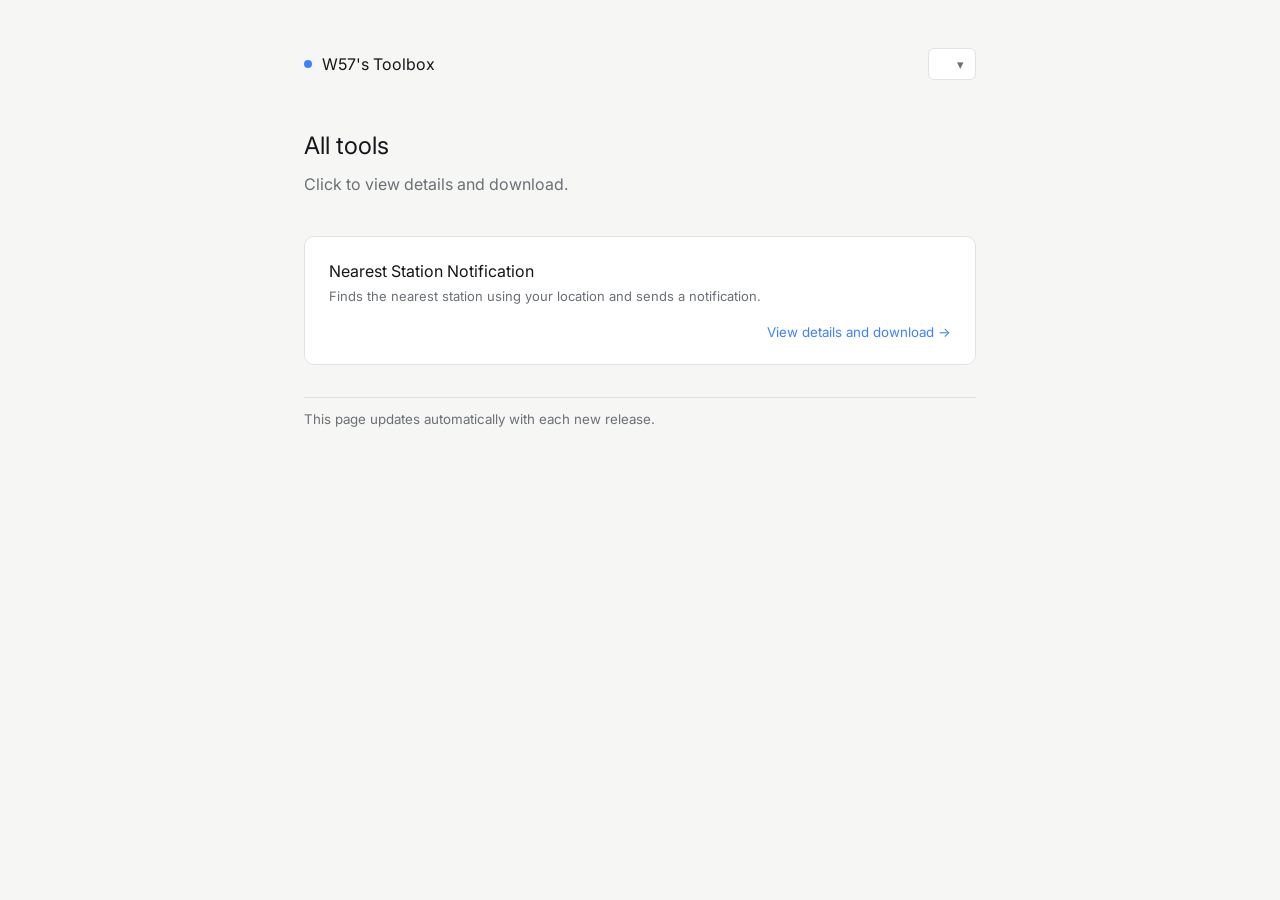
==== commit 2adfc609: "add gallery image zoom" ====
--- a/index.html
+++ b/index.html
@@ -1,10 +1,10 @@
 <!DOCTYPE html>
-<html lang="zh-CN">
+<html lang="en">
 
 <head>
   <meta charset="UTF-8">
   <meta name="viewport" content="width=device-width, initial-scale=1.0">
-  <title>W57's Toolbox</title>
+  <title></title>
   <link rel="stylesheet" href="assets/style.css">
 </head>
 
@@ -13,9 +13,7 @@
   <div class="wrap">
     <header>
       <div class="brand"><span class="dot"></span><span data-i18n="site_title"></span></div>
-      <div class="header-right">
-        <div id="langSwitcher"></div>
-      </div>
+      <div id="langSwitcher"></div>
     </header>
 
     <div>
@@ -33,6 +31,7 @@
   </div>
 
   <script src="assets/i18n.js"></script>
+  <script src="assets/escape.js"></script>
   <script>
     async function renderProjectList() {
       const listEl = document.getElementById('projectList');
@@ -42,8 +41,8 @@
         listEl.innerHTML = projects.map(p => `
       <a class="project-card" href="release.html?project=${encodeURIComponent(p.key)}">
         <div>
-          <p class="project-card-name">${tField(p.name)}</p>
-          <p class="project-card-desc">${tField(p.description)}</p>
+          <p class="project-card-name">${escapeHtml(tField(p.name))}</p>
+          <p class="project-card-desc">${escapeHtml(tField(p.description))}</p>
         </div>
         <span class="project-card-cta">${t('view_detail')}</span>
       </a>
@@ -54,11 +53,13 @@
     }
 
     function onLocaleChange() {
+      document.title = t('site_title');
       renderProjectList();
     }
 
     (async () => {
       await initI18n();
+      document.title = t('site_title');
       await renderProjectList();
     })();
   </script>
--- a/assets/style.css
+++ b/assets/style.css
@@ -8,6 +8,7 @@
   --border: #E2E3E0;
   --accent: #4080FF;
   --accent-soft: #DCECFF;
+  --accent-border: #8EB6FF;
   --mono: 'IBM Plex Mono', ui-monospace, monospace;
   --sans: 'Inter', -apple-system, sans-serif;
 }
@@ -45,6 +46,12 @@
   align-items: center;
   gap: 10px;
   font-size: medium;
+  color: inherit;
+  text-decoration: none;
+}
+
+a.brand:hover {
+  color: var(--accent);
 }
 
 .brand .dot {
@@ -55,12 +62,6 @@
   flex-shrink: 0;
 }
 
-.header-right {
-  display: flex;
-  align-items: center;
-  gap: 10px;
-}
-
 .icon-link {
   background: var(--panel);
   color: var(--accent);
@@ -72,6 +73,7 @@
   border: 1px solid var(--border);
   padding: 6px 12px;
   border-radius: 6px;
+  margin-bottom: 16px;
   transition: border-color .15s ease, color .15s ease;
 }
 
@@ -81,33 +83,66 @@
 
 /* language switcher */
 #langSwitcher {
-  display: flex;
-  gap: 2px;
+  position: relative;
+}
+
+.lang-trigger {
+  display: flex;
+  align-items: center;
+  justify-content: center;
+  width: 48px;
+  height: 32px;
+  border: 1px solid var(--border);
+  background: var(--panel);
+  color: var(--muted);
+  padding: 5px 10px;
+  border-radius: 6px;
+  cursor: pointer;
+  font-family: var(--sans);
+  font-size: small;
+}
+
+.lang-menu {
+  position: absolute;
+  top: 100%;
+  right: 0;
+  margin: 4px 0 0;
+  padding: 4px;
+  list-style: none;
+  background: var(--panel);
   border: 1px solid var(--border);
   border-radius: 6px;
-  padding: 2px;
-  background: var(--panel);
-}
-
-.lang-btn {
+  display: flex;
+  flex-direction: column;
+  gap: 4px;
+  z-index: 10;
+  min-width: 100%;
+}
+
+.lang-menu[hidden] {
+  display: none;
+}
+
+.lang-option {
+  display: block;
+  width: 100%;
+  text-align: center;
+  border: 1px solid var(--border);
+  background: transparent;
+  color: var(--muted);
+  padding: 6px 12px;
+  border-radius: 6px;
+  cursor: pointer;
   font-family: var(--sans);
   font-size: small;
-  border: none;
-  background: transparent;
-  color: var(--muted);
-  padding: 5px 10px;
-  border-radius: 4px;
-  cursor: pointer;
-  transition: background .15s ease, color .15s ease;
-}
-
-.lang-btn:hover {
-  color: var(--text);
-}
-
-.lang-btn.active {
-  background: var(--text);
-  color: #fff;
+  white-space: nowrap;
+}
+
+.lang-trigger:hover,
+.lang-trigger[aria-expanded="true"],
+.lang-option:hover,
+.lang-option.active {
+  background: var(--accent-soft);
 }
 
 /* eyebrow / section labels */
@@ -121,37 +156,29 @@
   gap: 8px;
 }
 
-.eyebrow::before {
-  content: '';
-  width: 8px;
-  height: 8px;
-  background: var(--accent);
-  border-radius: 50%;
-  display: inline-block;
-}
-
-.section-label {
-  font-size: small;
-  text-transform: uppercase;
-  color: var(--muted);
-  margin: 64px 0 12px;
-}
-
-.previous-releases-label {
-  cursor: pointer;
-  margin: 24px 0 16px;
-  display: flex;
-  align-items: center;
-  gap: 8px;
-}
-
+.eyebrow::before,
 .previous-releases-label::before {
   content: '';
   width: 8px;
   height: 8px;
-  background: var(--muted);
   border-radius: 50%;
   display: inline-block;
+  background: currentColor;
+}
+
+.section-label {
+  font-size: small;
+  text-transform: uppercase;
+  color: var(--muted);
+  margin: 64px 0 12px;
+}
+
+.previous-releases-label {
+  cursor: pointer;
+  margin: 24px 0 16px;
+  display: flex;
+  align-items: center;
+  gap: 8px;
 }
 
 /* project menu (index.html) */
@@ -189,7 +216,7 @@
   transition: background .15s ease;
 }
 
-.project-card > div {
+.project-card>div {
   flex: 0 0 100%;
 }
 
@@ -206,6 +233,7 @@
   font-size: small;
   color: var(--muted);
   margin: 0;
+  white-space: pre-line;
 }
 
 .project-card-cta {
@@ -219,17 +247,26 @@
 /* project tagline + gallery (release.html) */
 .tagline-title {
   font-size: x-large;
-  margin: 0 0 8px;
-}
-
-.tagline-subtitle {
-  font-size: medium;
-  color: var(--muted);
-  margin: 0 0 24px;
+  margin: 0 0 16px;
+}
+
+.tagline-subtitle,
+.tagline-additional {
+  color: var(--muted);
+  margin: 0 0 16px;
+  white-space: pre-line;
+}
+
+.tagline-additional {
+  font-size: smaller;
 }
 
 .gallery-section {
   margin: 0 0 24px;
+}
+
+.gallery-section .section-label {
+  margin-top: 0;
 }
 
 .gallery {
@@ -237,10 +274,8 @@
   gap: 14px;
   overflow-x: auto;
   overflow-y: hidden;
-  padding-bottom: 14px;
+  padding: 0 0 14px;
   margin: 0;
-  padding-left: 0;
-  padding-right: 0;
   scroll-snap-type: x proximity;
   -webkit-overflow-scrolling: touch;
 }
@@ -274,6 +309,77 @@
   background: var(--panel);
 }
 
+.gallery-zoom {
+  display: block;
+  width: 100%;
+  padding: 0;
+  border: none;
+  background: transparent;
+  cursor: zoom-in;
+}
+
+.gallery-zoom img {
+  transition: box-shadow .15s ease;
+}
+
+.gallery-zoom:hover img,
+.gallery-zoom:focus-visible img {
+  box-shadow: 0 2px 10px color-mix(in srgb, var(--accent) 25%, transparent);
+}
+
+.gallery-zoom:focus-visible {
+  outline: none;
+}
+
+/* lightbox */
+.lightbox {
+  position: fixed;
+  inset: 0;
+  z-index: 100;
+  background: color-mix(in srgb, var(--text) 90%, transparent);
+  display: flex;
+  align-items: center;
+  justify-content: center;
+  padding: 32px 16px;
+  cursor: zoom-out;
+}
+
+.lightbox[hidden] {
+  display: none;
+}
+
+.lightbox-body {
+  position: relative;
+  width: fit-content;
+  margin: 0;
+}
+
+#lightboxImage {
+  max-width: calc(100vw - 80px);
+  max-height: calc(100vh - 80px);
+  object-fit: contain;
+  border-radius: 10px;
+  box-shadow: 0 0 10px var(--border);
+  user-select: none;
+  -webkit-user-drag: none;
+}
+
+.lightbox-close {
+  position: absolute;
+  top: -25px;
+  right: -25px;
+  width: 40px;
+  height: 40px;
+  padding: 0;
+  border: none;
+  background: transparent;
+  cursor: pointer;
+  display: flex;
+  align-items: center;
+  justify-content: center;
+  opacity: .5;
+}
+
 .gallery-caption {
   font-size: smaller;
   color: var(--muted);
@@ -299,17 +405,12 @@
   color: var(--muted);
 }
 
-.assets a {
-  color: var(--muted);
-}
-
 .assets a:hover {
   color: var(--text);
 }
 
 .download-label {
   margin-bottom: 4px;
-  font-family: var(--sans);
   font-size: large;
   color: var(--text);
 }
@@ -412,6 +513,7 @@
   gap: 8px;
 }
 
+.assets a,
 footer a {
   color: var(--muted);
 }
@@ -421,13 +523,15 @@
 }
 
 @media (prefers-reduced-motion: reduce) {
+
   .icon-link,
-  .lang-btn,
-  .project-card {
+  .lang-trigger,
+  .project-card,
+  .gallery-zoom img {
     transition: none;
   }
 
   .gallery {
     scroll-behavior: auto;
   }
-}
+}
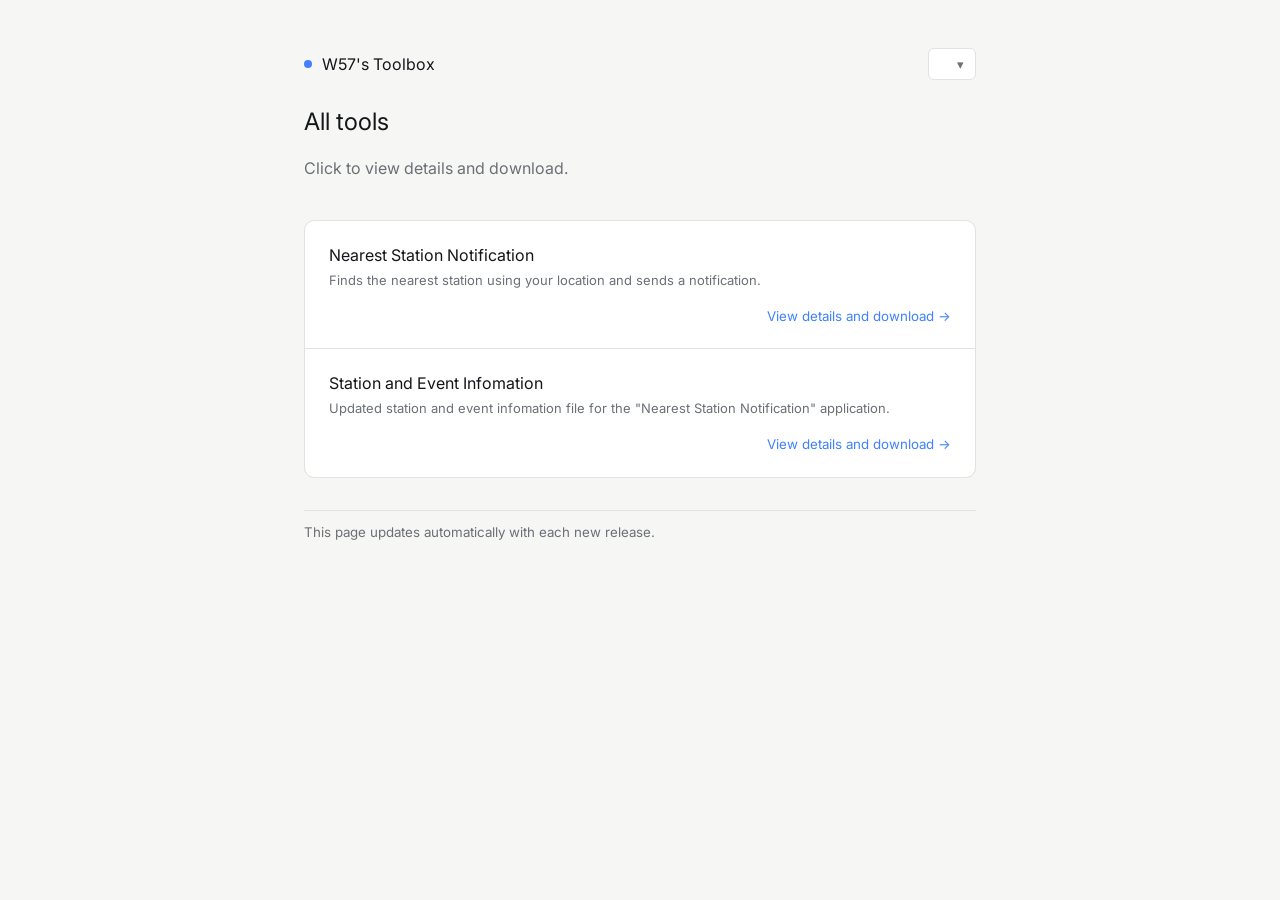
==== commit 816f609e: "add new project and separate config files" ====
--- a/index.html
+++ b/index.html
@@ -36,7 +36,7 @@
     async function renderProjectList() {
       const listEl = document.getElementById('projectList');
       try {
-        const res = await fetch('config/projects.json');
+        const res = await fetch('config/list.json');
         const projects = await res.json();
         listEl.innerHTML = projects.map(p => `
       <a class="project-card" href="release.html?project=${encodeURIComponent(p.key)}">
--- a/assets/style.css
+++ b/assets/style.css
@@ -28,7 +28,7 @@
 .wrap {
   max-width: 720px;
   margin: 0 auto;
-  padding: 48px 24px 96px;
+  padding: 48px 24px;
 }
 
 /* header */
@@ -37,7 +37,7 @@
   align-items: center;
   justify-content: space-between;
   gap: 16px;
-  margin-bottom: 48px;
+  margin-bottom: 24px;
   flex-wrap: wrap;
 }
 
@@ -66,14 +66,12 @@
   background: var(--panel);
   color: var(--accent);
   text-decoration: none;
-  font-size: small;
+  font-size: x-small;
   display: inline-flex;
   align-items: center;
-  gap: 6px;
   border: 1px solid var(--border);
-  padding: 6px 12px;
+  padding: 4px 8px;
   border-radius: 6px;
-  margin-bottom: 16px;
   transition: border-color .15s ease, color .15s ease;
 }
 
@@ -130,11 +128,11 @@
   border: 1px solid var(--border);
   background: transparent;
   color: var(--muted);
-  padding: 6px 12px;
+  padding: 4px 8px;
   border-radius: 6px;
   cursor: pointer;
   font-family: var(--sans);
-  font-size: small;
+  font-size: x-small;
   white-space: nowrap;
 }
 
@@ -184,7 +182,7 @@
 /* project menu (index.html) */
 .page-title {
   font-size: x-large;
-  margin: 0 0 8px;
+  margin: 0 0 16px;
 }
 
 .page-subtitle {
@@ -245,6 +243,18 @@
 }
 
 /* project tagline + gallery (release.html) */
+.tagline-head {
+  display: flex;
+  align-items: center;
+  flex-wrap: wrap;
+  gap: 12px;
+  margin: 0 0 16px;
+}
+
+.tagline-head .tagline-title {
+  margin: 0;
+}
+
 .tagline-title {
   font-size: x-large;
   margin: 0 0 16px;
